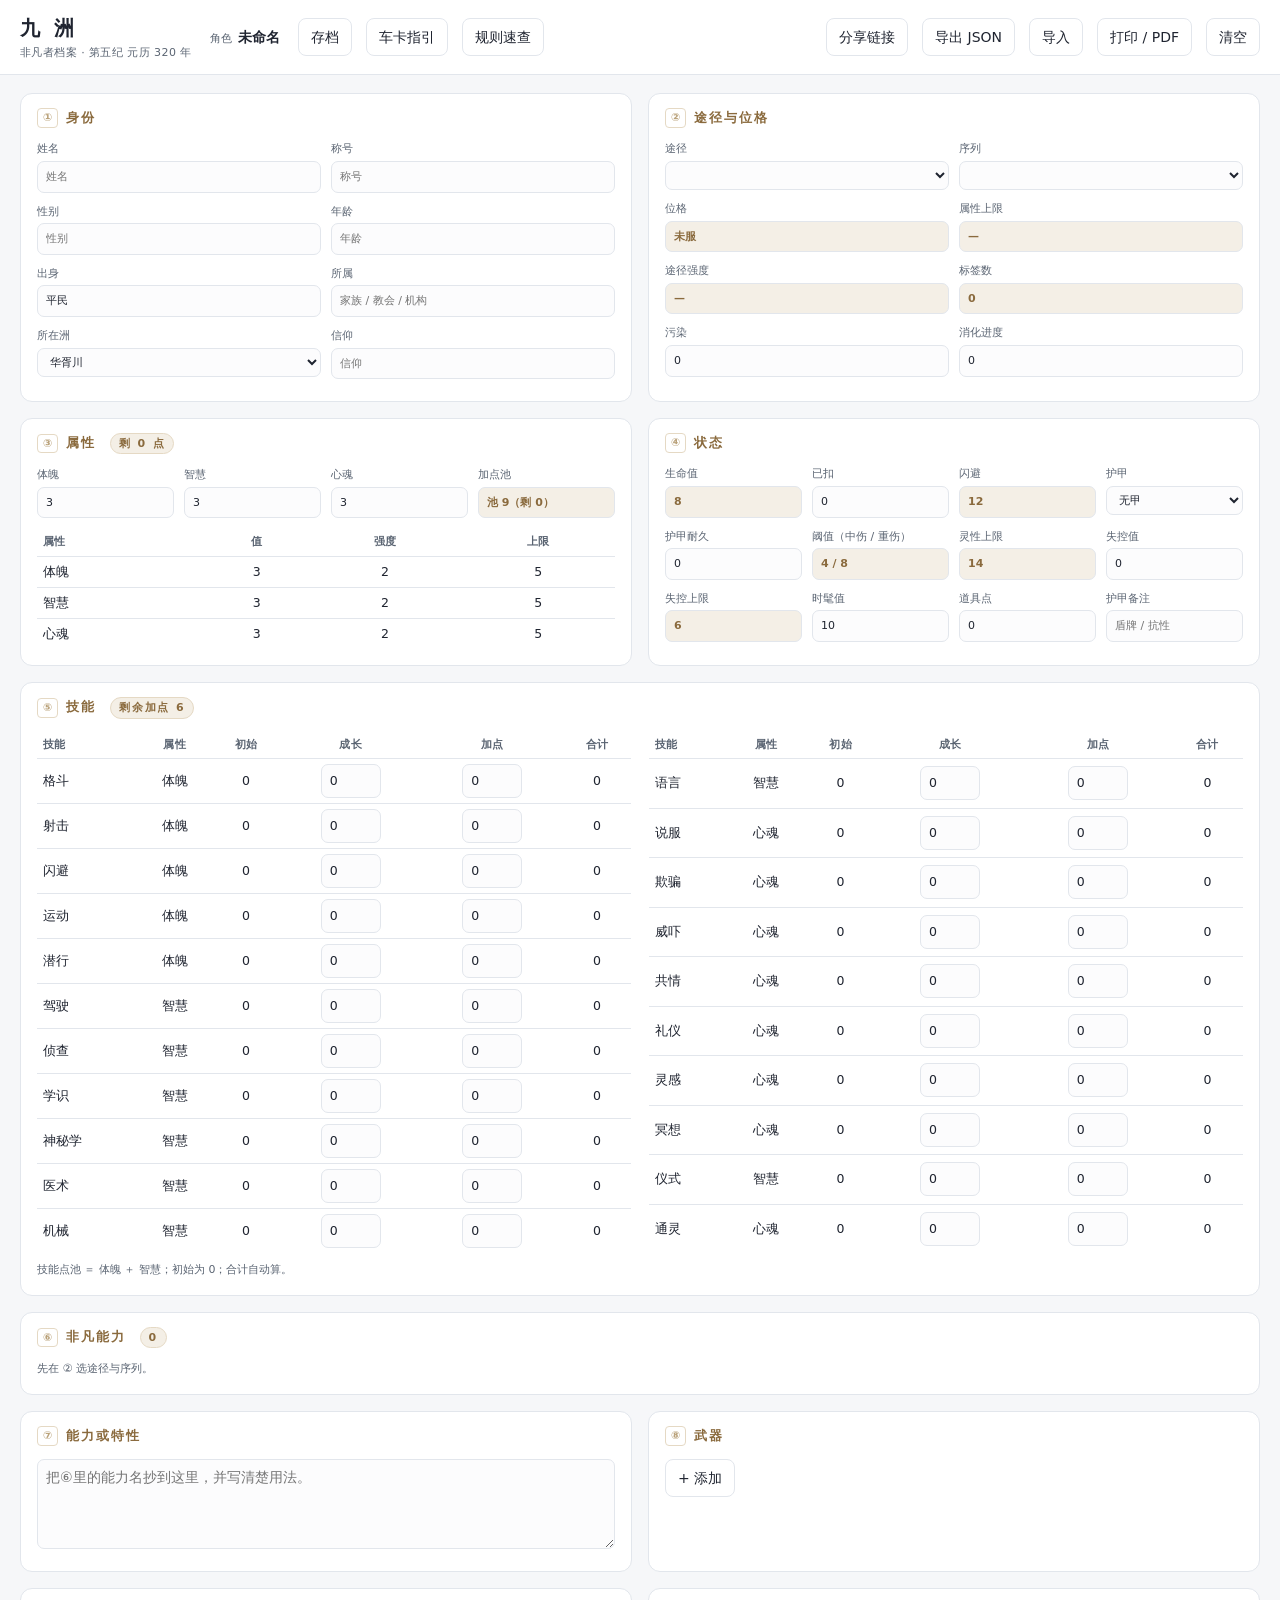
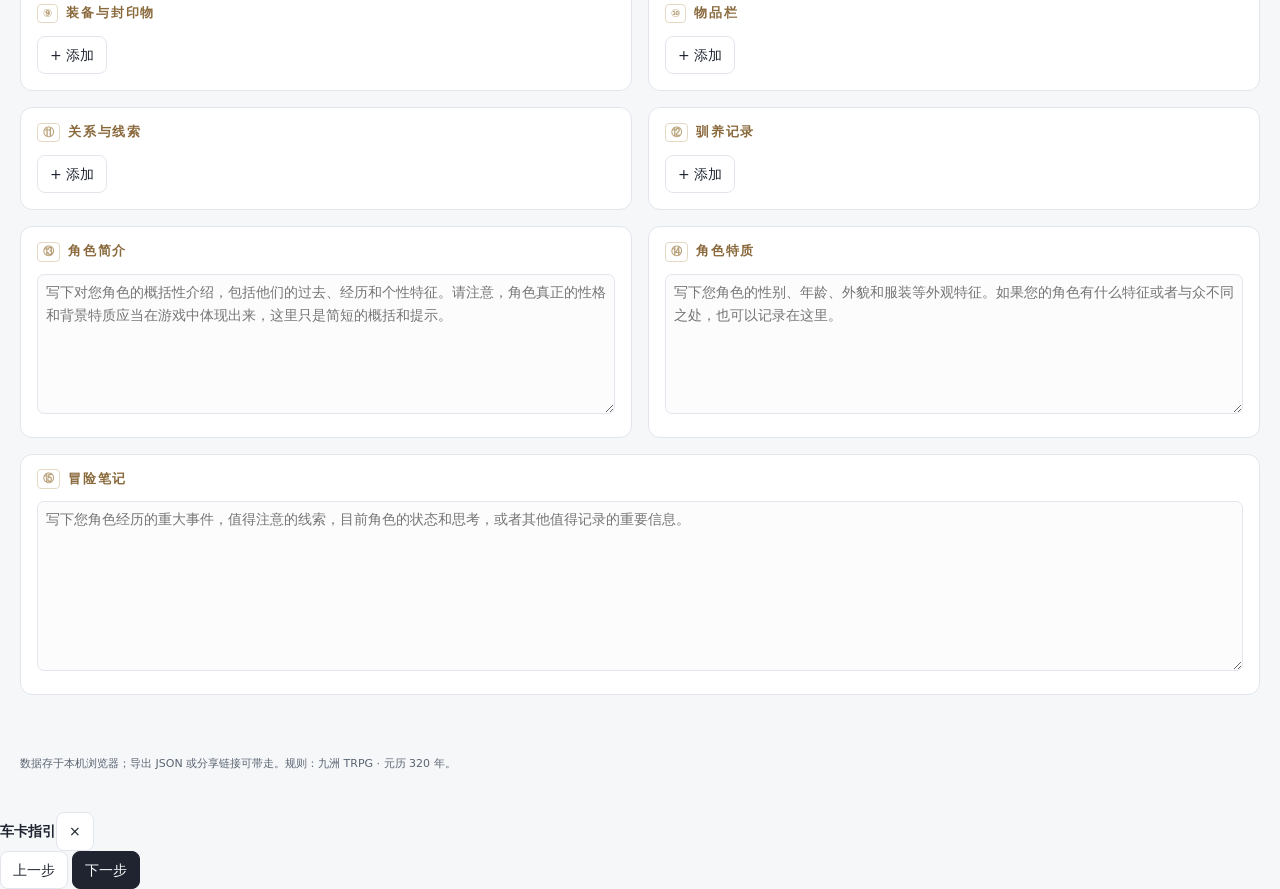
==== index.html @ 40136915 "guide wizard into sheet: index.html" ====
<!doctype html>
<html lang="zh-CN"><head>
<meta charset="utf-8"><meta name="viewport" content="width=device-width,initial-scale=1">
<title>九洲 · 非凡者档案</title>
<link rel="stylesheet" href="style.css?v=48">
</head><body>
<header><div class="bar">
  <div class="brand">九 洲<small>非凡者档案 · 第五纪 元历 320 年</small></div>
  <div class="who"><span class="who-label">角色</span><span id="curName">未命名</span></div>
  <button id="btnSlots">存档</button>
  <button id="btnGuide">车卡指引</button>
  <a class="btnlink" href="rules.html">规则速查</a>
  <div class="spacer"></div>
  <span id="saveState" class="hint"></span>
  <button id="btnShare">分享链接</button>
  <button id="btnExport">导出 JSON</button>
  <button id="btnImport">导入</button>
  <input id="fileInput" type="file" accept="application/json" hidden>
  <button id="btnPrint">打印 / PDF</button>
  <button id="btnReset">清空</button>
</div></header>

<main>
  <section>
    <h2><span class="no">①</span>身份</h2>
    <div class="row two">
      <label>姓名<input data-k="name" placeholder="姓名"></label>
      <label>称号<input data-k="title" placeholder="称号"></label>
      <label>性别<input data-k="gender" placeholder="性别"></label>
      <label>年龄<input data-k="age" placeholder="年龄"></label>
      <label>出身<input data-k="origin" id="originInput" list="originList" placeholder="可自定义，如「码头帮工」"><datalist id="originList"></datalist></label>
      <label>所属<input data-k="faction" placeholder="家族 / 教会 / 机构"></label>
      <label>所在洲<select data-k="continent" id="selContinent"></select></label>
      <label>信仰<input data-k="faith" placeholder="信仰"></label>
    </div>
    
  </section>

  <section>
    <h2><span class="no">②</span>途径与位格</h2>
    <div class="row two">
      <label>途径<select data-k="path" id="selPath"></select></label>
      <label>序列<select data-k="seq" id="selSeq"></select></label>
      <label>位格<input id="outTier" readonly></label>
      <label>属性上限<input id="outCap" readonly></label>
      <label>途径强度<input id="outPower" readonly></label>
      <label>标签数<input id="outTags" readonly></label>
      <label>污染<input data-k="pollution" type="number" placeholder="0"></label>
      <label>消化进度<input data-k="digest" type="number" min="0" max="100" placeholder="0 / 100" title="0 到 100，满 100 消化完毕"></label>
    </div>
    <p class="hint" id="seqName"></p>
  </section>

  <section>
    <h2><span class="no">③</span>属性<span class="pill" id="attrLeft">剩 9 点</span></h2>
    <div class="row">
      <label>体魄<input data-k="attr.body" type="number" min="1" max="5" value="3"></label>
      <label>智慧<input data-k="attr.wits" type="number" min="1" max="5" value="3"></label>
      <label>心魂<input data-k="attr.soul" type="number" min="1" max="5" value="3"></label>
      <label>加点池<input id="outPool" readonly></label>
    </div>
    <table style="margin-top:10px"><thead><tr><th class="l">属性</th><th>值</th><th>强度</th><th>上限</th></tr></thead>
    <tbody id="attrBody"></tbody></table>
  </section>

  <section>
    <h2><span class="no">④</span>状态</h2>
    <div class="row">
      <label>生命值<input id="outLife" readonly></label>
      <label>已扣<input data-k="lifeLost" type="number" min="0" value="0"></label>
      <label>闪避<input id="outEvasion" readonly></label>
      <label>护甲<select data-k="armor" id="selArmor"></select></label>
      <label>护甲耐久<input data-k="armorDur" type="number" min="0" value="0"></label>
      <label>阈值（中伤 / 重伤）<input id="outThresh" readonly></label>
      <label>灵性上限<input id="outSpirit" readonly></label>
      <label>失控值<input data-k="loss" type="number" value="0"></label>
      <label>失控上限<input id="outLossMax" readonly></label>
      <label>时髦值<input data-k="vogue" type="number" value="10"></label>
      <label>道具点<input data-k="props" type="number" value="0"></label>
      <label>护甲备注<input data-k="armorNote" placeholder="盾牌 / 抗性"></label>
    </div>
  </section>

  <section class="wide">
    <h2><span class="no">⑤</span>技能<span class="pill" id="skillLeft">剩余加点 0</span></h2>
    <div class="skillwrap">
      <table><thead><tr><th class="l">技能</th><th>属性</th><th>初始</th><th>成长</th><th>加点</th><th>合计</th></tr></thead><tbody id="skillBody"></tbody></table>
      <table><thead><tr><th class="l">技能</th><th>属性</th><th>初始</th><th>成长</th><th>加点</th><th>合计</th></tr></thead><tbody id="skillBody2"></tbody></table>
    </div>
    <p class="hint">技能点池 ＝ 体魄 ＋ 智慧；初始为 0；合计自动算。</p>
  </section>

  <section class="wide">
    <h2><span class="no">⑥</span>非凡能力<span class="pill" id="abilCount">0</span></h2>
    <div id="abilityList"><p class="hint">先在 ② 选途径与序列。</p></div>
  </section>

  <section>
    <h2><span class="no">⑦</span>能力或特性</h2>
    <textarea data-k="myAbilities" placeholder="把⑥里的能力名抄到这里，并写清楚用法。"></textarea>
  </section>

  <section>
    <h2><span class="no">⑧</span>武器</h2>
    <div id="weaponList"></div>
    <div class="tools"><button id="addWeapon">+ 添加</button></div>
  </section>

  <section>
    <h2><span class="no">⑨</span>装备与封印物</h2>
    <div id="equipList"></div>
    <div class="tools"><button id="addEquip">+ 添加</button></div>
  </section>

  <section>
    <h2><span class="no">⑩</span>物品栏</h2>
    <div id="invList"></div>
    <div class="tools"><button id="addInv">+ 添加</button></div>
  </section>

  <section>
    <h2><span class="no">⑪</span>关系与线索</h2>
    <div id="relList"></div>
    <div class="tools"><button id="addRel">+ 添加</button></div>
  </section>

  <section>
    <h2><span class="no">⑫</span>驯养记录</h2>
    <div id="beastList"></div>
    <div class="tools"><button id="addBeast">+ 添加</button></div>
  </section>

  <section>
    <h2><span class="no">⑬</span>角色简介</h2>
    <textarea data-k="profile.desc" style="min-height:140px" placeholder="写下对您角色的概括性介绍，包括他们的过去、经历和个性特征。请注意，角色真正的性格和背景特质应当在游戏中体现出来，这里只是简短的概括和提示。"></textarea>
  </section>

  <section>
    <h2><span class="no">⑭</span>角色特质</h2>
    <textarea data-k="profile.traits" style="min-height:140px" placeholder="写下您角色的性别、年龄、外貌和服装等外观特征。如果您的角色有什么特征或者与众不同之处，也可以记录在这里。"></textarea>
  </section>

  <section class="wide">
    <h2><span class="no">⑮</span>冒险笔记</h2>
    <textarea data-k="profile.notes" style="min-height:170px" placeholder="写下您角色经历的重大事件，值得注意的线索，目前角色的状态和思考，或者其他值得记录的重要信息。"></textarea>
  </section>
</main>
<footer>数据存于本机浏览器；导出 JSON 或分享链接可带走。规则：九洲 TRPG · 元历 320 年。</footer>
<div id="wizard">
  <div id="wzHead"><span class="dot"></span><b>车卡指引</b><button id="wzClose" title="关闭">×</button></div>
  <div id="wzBody"></div>
  <div id="wzFoot">
    <span id="wzProg"></span>
    <button id="wzPrev">上一步</button>
    <button id="wzNext" class="primary">下一步</button>
  </div>
</div>
<div class="toast" id="toast"></div>
<div id="slotModal" class="modal" hidden>
  <div class="modal-box">
    <div class="modal-head"><span>存档</span><button id="slotClose">×</button></div>
    <div id="slotList" class="slot-list"></div>
    <div class="modal-foot">
      <button id="btnNew">新建</button>
      <button id="btnDup">复制当前</button>
      <button id="btnRen">重命名</button>
      <button id="btnDel">删除当前</button>
    </div>
  </div>
</div>
<datalist id="raceList"></datalist>
<script src="data.js?v=48"></script>
<script src="app.js?v=48"></script>
</body></html>
---- style.css ----
*{box-sizing:border-box}
:root{--ink:#1f2430;--sub:#5a6472;--line:#e2e6ec;--bg:#f6f7f9;--card:#fff;--accent:#8a6a3d;--accent-soft:#f4efe6;--danger:#b4453c}
html,body{margin:0;background:var(--bg);color:var(--ink);font-family:"Microsoft YaHei","PingFang SC",system-ui,sans-serif;font-size:14px;line-height:1.6}
header{position:sticky;top:0;z-index:20;background:rgba(255,255,255,.92);backdrop-filter:blur(8px);border-bottom:1px solid var(--line)}
.bar{max-width:1280px;margin:0 auto;padding:12px 20px;display:flex;align-items:center;gap:14px;flex-wrap:wrap}
.brand{font-size:20px;font-weight:700;letter-spacing:.18em}
.brand small{display:block;font-size:11px;font-weight:400;color:var(--sub);letter-spacing:.04em}
.spacer{flex:1}
button{font:inherit;border:1px solid var(--line);background:#fff;color:var(--ink);border-radius:8px;padding:7px 12px;cursor:pointer}
button:hover{border-color:#c9b18a;background:var(--accent-soft)}
button.primary{background:var(--ink);color:#fff;border-color:var(--ink)}
button.primary:hover{background:#000}
main{max-width:1280px;margin:18px auto 60px;padding:0 20px;display:grid;grid-template-columns:repeat(12,1fr);gap:16px}
section{background:var(--card);border:1px solid var(--line);border-radius:12px;padding:14px 16px 16px;grid-column:span 6}
section.wide{grid-column:span 12}
@media(max-width:900px){section{grid-column:span 12}}
h2{font-size:13px;letter-spacing:.14em;color:var(--accent);margin:0 0 12px;font-weight:700;display:flex;align-items:center;gap:8px}
h2 .no{font-size:11px;color:#b9a179;border:1px solid #e5d9c4;border-radius:4px;padding:0 5px;letter-spacing:0}
.row{display:grid;grid-template-columns:repeat(4,1fr);gap:10px}
.row.three{grid-template-columns:repeat(3,1fr)}
.row.two{grid-template-columns:repeat(2,1fr)}
@media(max-width:640px){.row,.row.three,.row.two{grid-template-columns:repeat(2,1fr)}}
label{display:flex;flex-direction:column;gap:3px;font-size:11px;color:var(--sub)}
input,select,textarea{font:inherit;color:var(--ink);border:1px solid var(--line);border-radius:7px;padding:6px 8px;background:#fcfcfd;width:100%}
input:focus,select:focus,textarea:focus{outline:2px solid #e8dcc6;border-color:#c9b18a;background:#fff}
input[readonly]{background:var(--accent-soft);color:var(--accent);font-weight:600}
textarea{resize:vertical;min-height:90px}
.hint{font-size:11px;color:var(--sub);margin:8px 0 0}
.ok{color:#3f7d4e}.bad{color:var(--danger)}
table{width:100%;border-collapse:collapse;font-size:12.5px}
th,td{border-bottom:1px solid var(--line);padding:5px 6px;text-align:center}
th{font-weight:600;color:var(--sub);font-size:11px;letter-spacing:.03em}
td.l,th.l{text-align:left}
tr:last-child td{border-bottom:none}
.pill{display:inline-block;font-size:11px;border:1px solid #e5d9c4;background:var(--accent-soft);color:var(--accent);border-radius:999px;padding:1px 8px;margin-left:6px}
.abil{border:1px solid var(--line);border-radius:10px;padding:10px 12px;margin:0 0 10px;background:#fcfcfd}
.abil h3{margin:0 0 4px;font-size:13px}
.abil .meta{font-size:11px;color:var(--sub);margin-bottom:6px}
.abil p{margin:4px 0;white-space:pre-wrap;font-size:12.5px}
.abil .mat{font-size:11.5px;color:var(--accent);background:var(--accent-soft);border-radius:6px;padding:6px 8px;margin-top:6px}
.tools{display:flex;gap:8px;flex-wrap:wrap;margin-top:10px}
.entry{display:grid;grid-template-columns:1.2fr .8fr .8fr 1.6fr auto;gap:6px;margin-bottom:6px}
.entry.rel{grid-template-columns:1fr .8fr .8fr 1.4fr auto}
.entry button{padding:4px 8px;font-size:12px}
footer{max-width:1280px;margin:0 auto 40px;padding:0 20px;color:var(--sub);font-size:11px}
.toast{position:fixed;left:50%;bottom:26px;transform:translateX(-50%);background:#1f2430;color:#fff;padding:8px 16px;border-radius:999px;font-size:12px;opacity:0;pointer-events:none;transition:.25s}
.toast.show{opacity:1}
@media print{header,.tools,footer{display:none}main{max-width:none;margin:0;padding:0;gap:8px}section{break-inside:avoid;box-shadow:none}body{background:#fff}}

.skillwrap{display:grid;grid-template-columns:1fr 1fr;gap:18px}
@media(max-width:780px){.skillwrap{grid-template-columns:1fr}}

.ancgrid{display:grid;grid-template-columns:1fr 1fr;gap:10px;margin-top:12px}
.ancard{border:1px solid var(--line);border-radius:10px;padding:8px 10px;background:#fcfcfd}
.ancname{font-weight:700;font-size:12px;color:var(--accent);margin-bottom:4px}
.trait{font-size:11.5px;color:var(--sub);line-height:1.5}
.mixlab{flex-direction:row!important;align-items:center;gap:6px}

.slots{display:flex;gap:6px;align-items:center}
.slots select{min-width:170px;max-width:240px}

.who{display:flex;align-items:baseline;gap:6px;padding:0 4px}
.who-label{font-size:11px;color:var(--sub)}
#curName{font-weight:700;font-size:14px}
.modal{position:fixed;inset:0;background:rgba(20,24,30,.42);display:flex;align-items:center;justify-content:center;z-index:50}
.modal[hidden]{display:none}
.modal-box{background:#fff;border-radius:14px;width:min(560px,92vw);max-height:80vh;display:flex;flex-direction:column;box-shadow:0 20px 60px rgba(0,0,0,.25)}
.modal-head{display:flex;justify-content:space-between;align-items:center;padding:14px 18px;border-bottom:1px solid var(--line);font-weight:700}
.modal-head button{border:none;background:none;font-size:20px;line-height:1;padding:0 4px}
.slot-list{overflow:auto;padding:8px 10px}
.slot{display:flex;justify-content:space-between;gap:10px;align-items:center;padding:10px 12px;border:1px solid var(--line);border-radius:10px;margin:6px 0;cursor:pointer;background:#fcfcfd}
.slot:hover{border-color:#c9b18a;background:var(--accent-soft)}
.slot.active{border-color:var(--accent);box-shadow:inset 3px 0 0 var(--accent)}
.slot .nm{font-weight:600}
.slot .mt{font-size:11px;color:var(--sub)}
.modal-foot{display:flex;gap:8px;flex-wrap:wrap;padding:12px 18px;border-top:1px solid var(--line)}

.btnlink{font:inherit;border:1px solid var(--line);background:#fff;color:var(--ink);border-radius:8px;padding:7px 12px;text-decoration:none}
.btnlink:hover{border-color:#c9b18a;background:var(--accent-soft)}
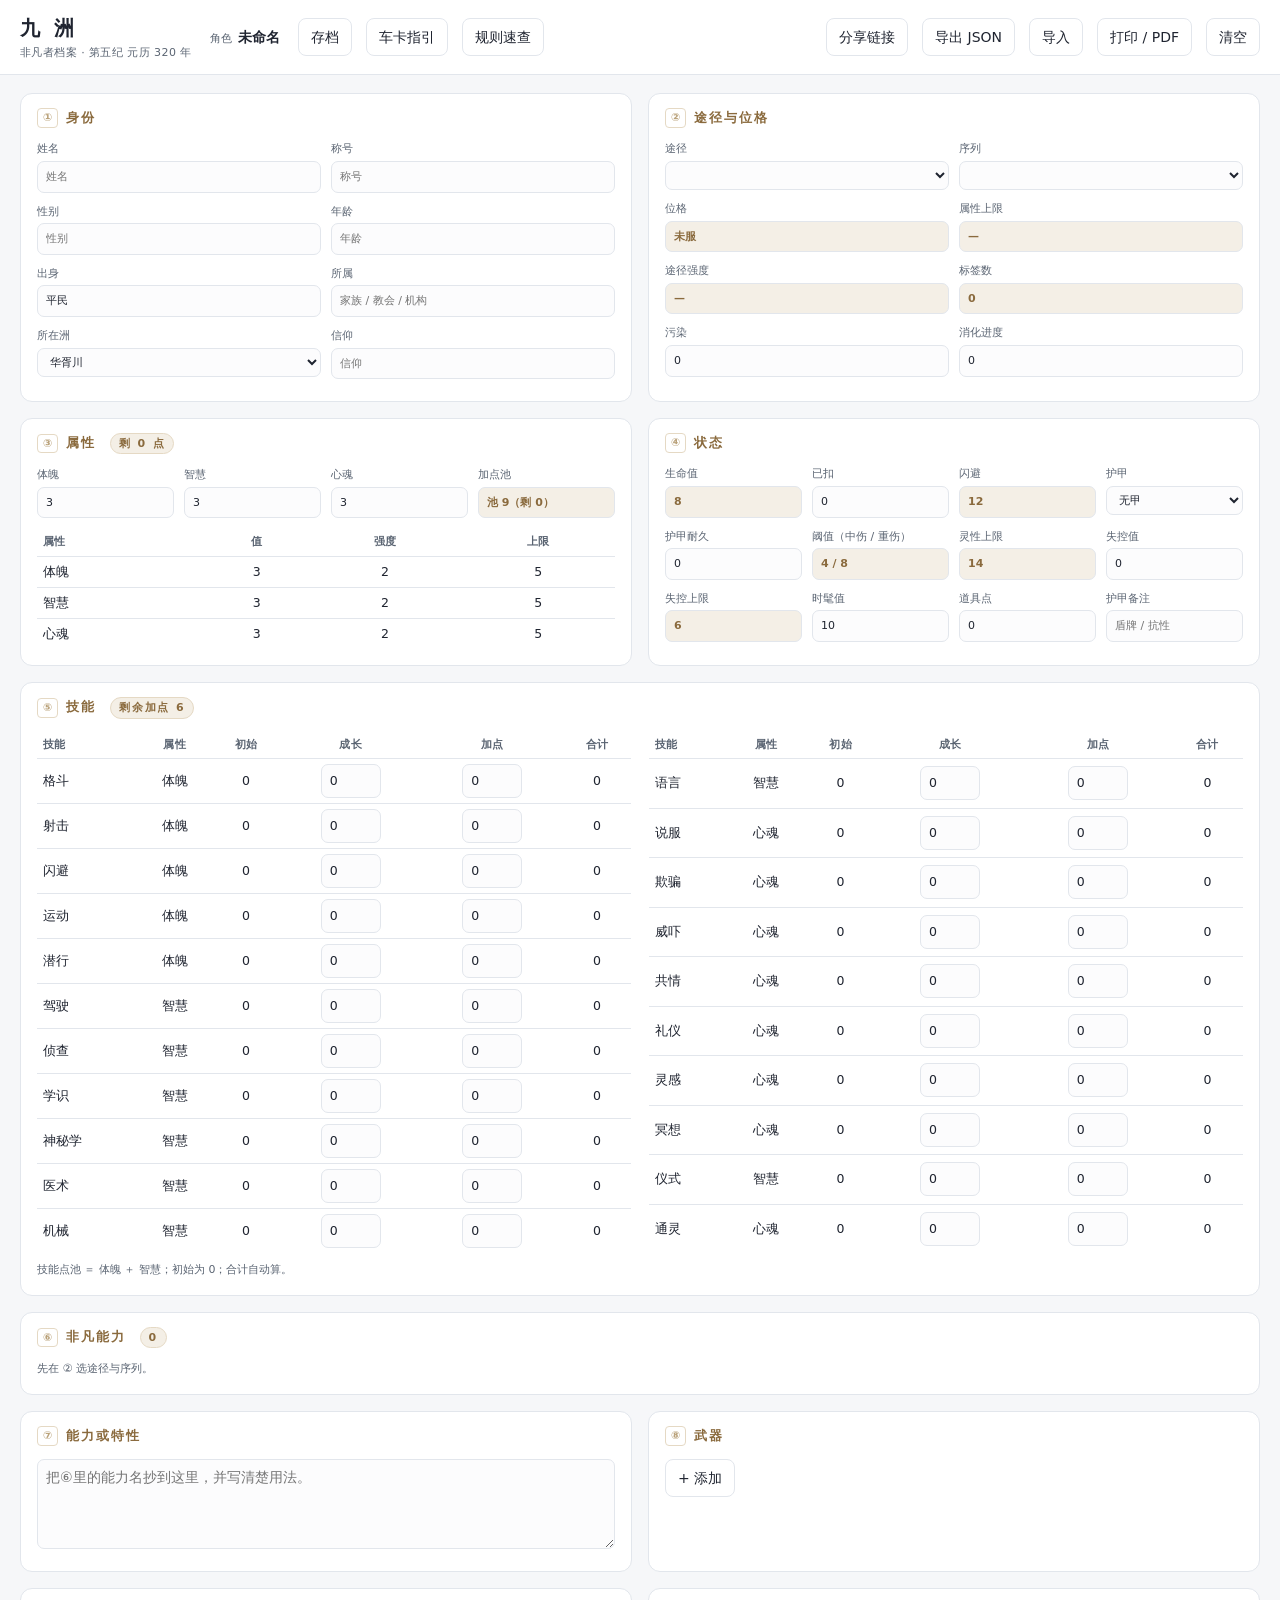
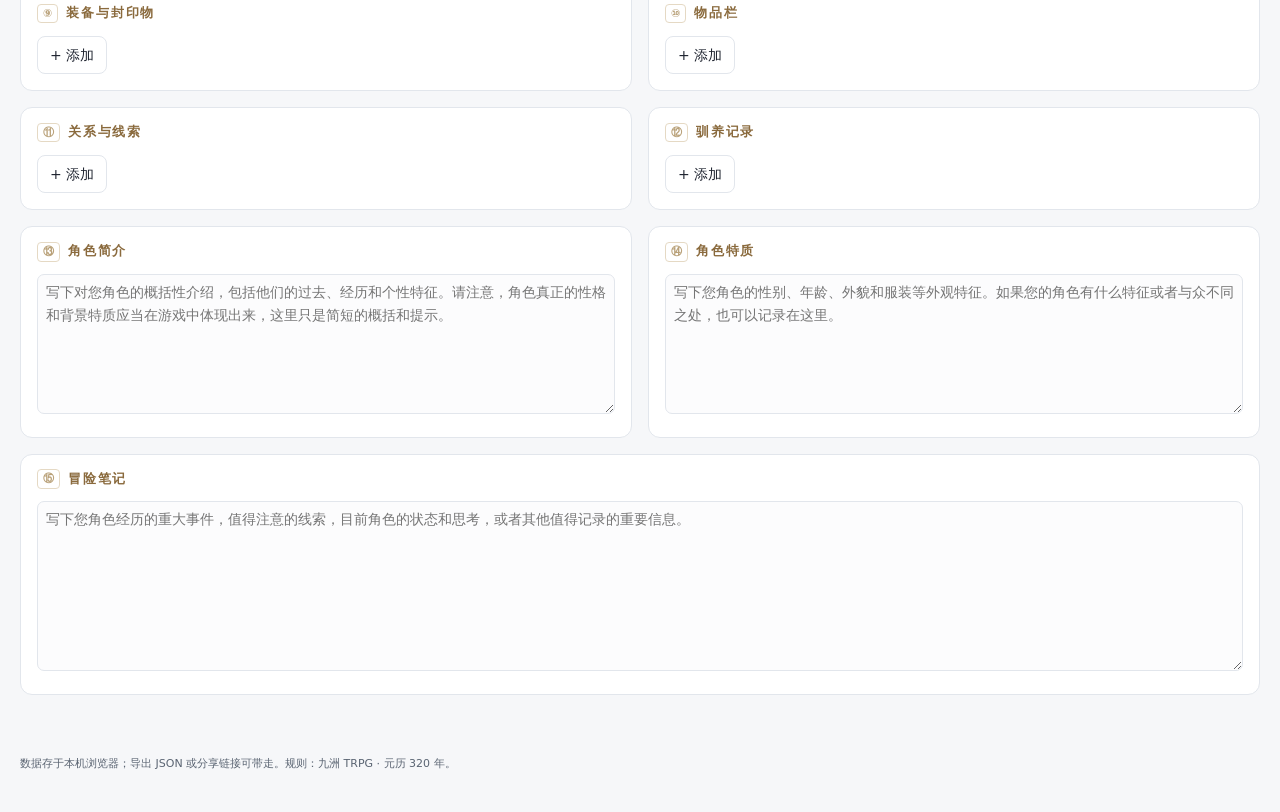
==== commit d059ffeb: "bump script cache v49" ====
--- a/index.html
+++ b/index.html
@@ -2,7 +2,7 @@
 <html lang="zh-CN"><head>
 <meta charset="utf-8"><meta name="viewport" content="width=device-width,initial-scale=1">
 <title>九洲 · 非凡者档案</title>
-<link rel="stylesheet" href="style.css?v=48">
+<link rel="stylesheet" href="style.css?v=49">
 </head><body>
 <header><div class="bar">
   <div class="brand">九 洲<small>非凡者档案 · 第五纪 元历 320 年</small></div>
@@ -169,6 +169,6 @@
   </div>
 </div>
 <datalist id="raceList"></datalist>
-<script src="data.js?v=48"></script>
-<script src="app.js?v=48"></script>
+<script src="data.js?v=49"></script>
+<script src="app.js?v=49"></script>
 </body></html>
--- a/style.css
+++ b/style.css
@@ -77,3 +77,23 @@
 
 .btnlink{font:inherit;border:1px solid var(--line);background:#fff;color:var(--ink);border-radius:8px;padding:7px 12px;text-decoration:none}
 .btnlink:hover{border-color:#c9b18a;background:var(--accent-soft)}
+
+#wizard{position:fixed;width:420px;max-width:92vw;background:#fff;border:1px solid var(--line);border-radius:14px;box-shadow:0 24px 70px rgba(20,24,30,.28);z-index:60;display:none;overflow:hidden}
+#wizard.on{display:block}
+#wzHead{display:flex;align-items:center;gap:8px;padding:10px 12px;background:var(--accent-soft);border-bottom:1px solid var(--line);cursor:move;user-select:none;touch-action:none}
+#wzHead .dot{width:8px;height:8px;border-radius:50%;background:#c9b18a}
+#wzHead b{font-size:13px;color:#5c4a32;flex:1}
+#wzHead button{border:none;background:none;font-size:18px;line-height:1;cursor:pointer;color:#5c4a32}
+#wzBody{padding:16px 18px 8px;max-height:60vh;overflow:auto}
+#wzBody h3{margin:0 0 4px;font-size:16px;color:var(--accent)}
+#wzBody .why{font-size:12px;color:var(--sub);margin:0 0 10px}
+#wzBody p,#wzBody li{font-size:13.5px;line-height:1.65}
+#wzBody ul{margin:6px 0 6px 18px;padding:0}
+#wzBody .ex{background:var(--accent-soft);border-radius:8px;padding:8px 10px;font-size:12.5px;color:#5c4a32;margin-top:10px}
+#wzBody .check{list-style:none;margin:0;padding:0}
+#wzBody .check li{display:flex;gap:8px;align-items:flex-start;padding:5px 0;border-bottom:1px dashed var(--line)}
+#wzFoot{display:flex;align-items:center;gap:8px;padding:10px 14px;border-top:1px solid var(--line);background:#fcfcfd}
+#wzProg{font-size:11px;color:var(--sub);flex:1}
+#wzFoot button{font:inherit;padding:6px 12px;border-radius:8px;border:1px solid var(--line);background:#fff;cursor:pointer}
+#wzFoot button.primary{background:var(--ink);color:#fff;border-color:var(--ink)}
+#wzFoot button:disabled{opacity:.4;cursor:default}
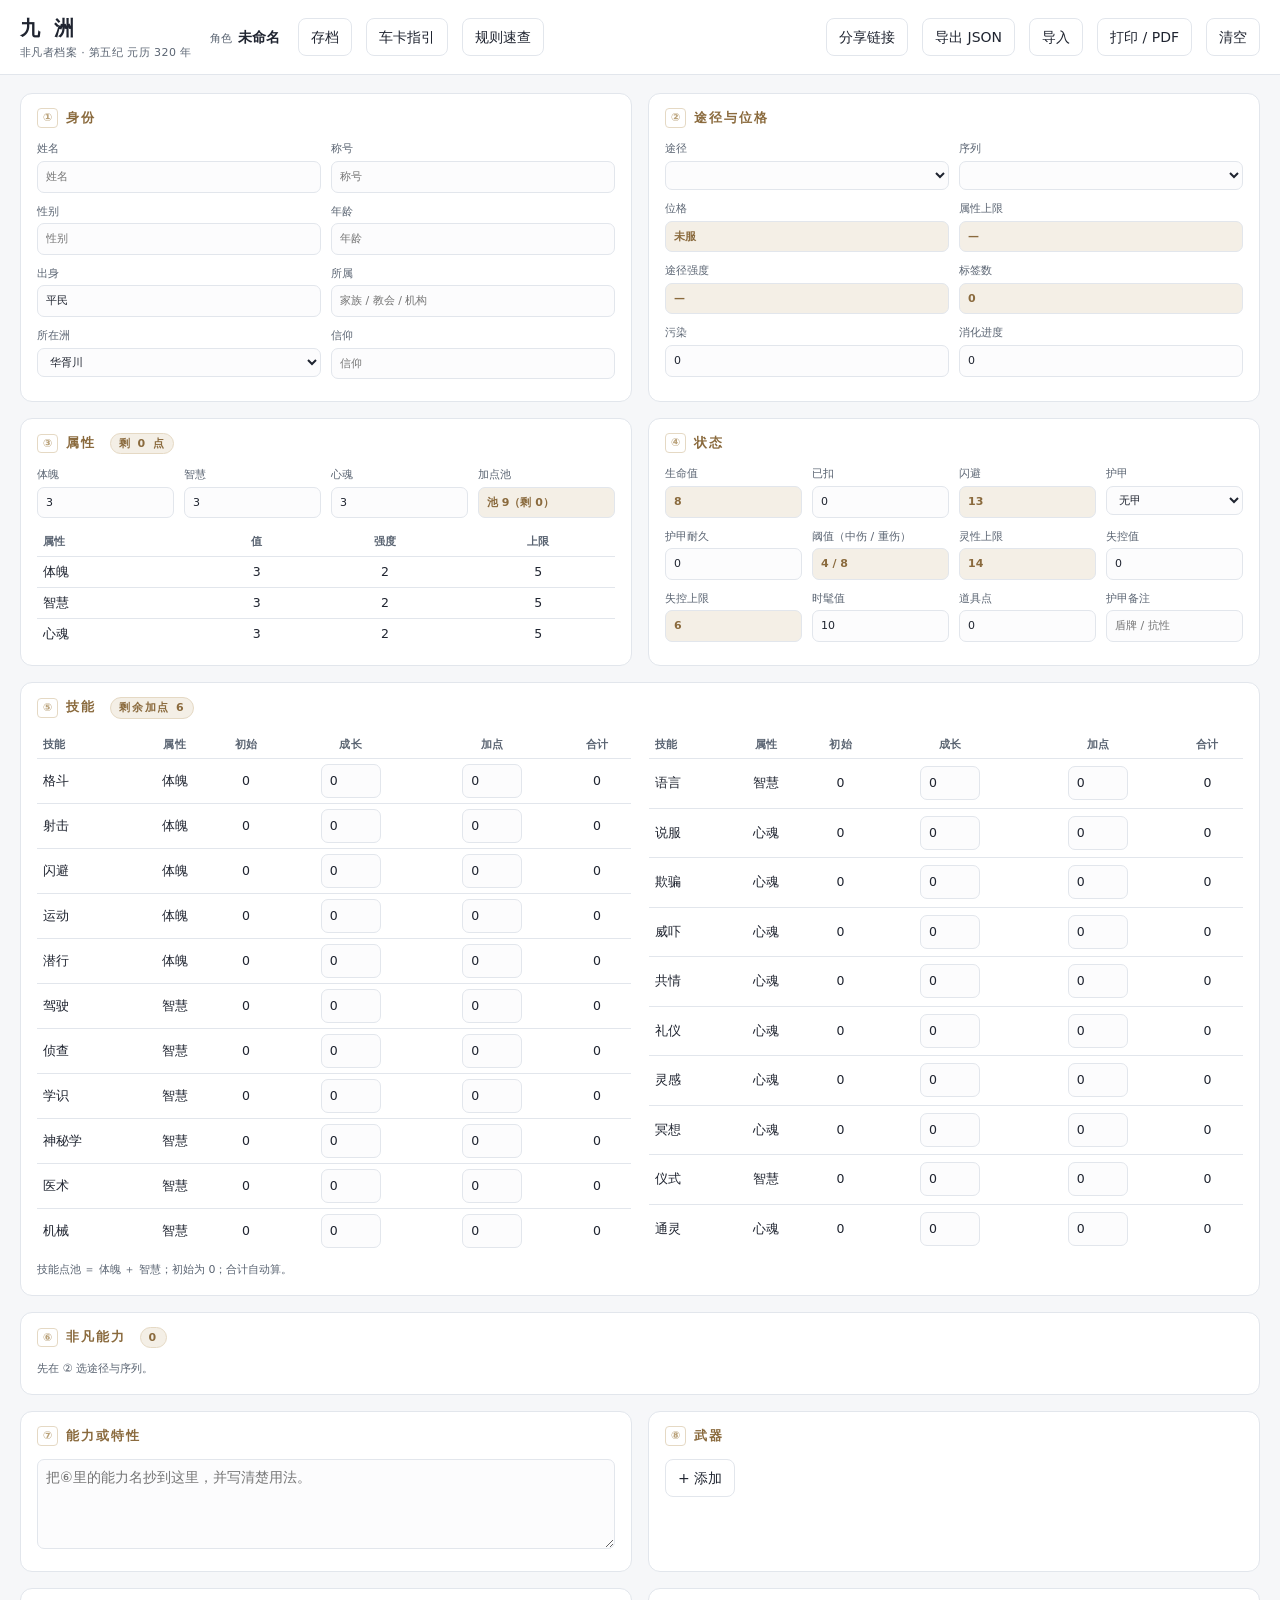
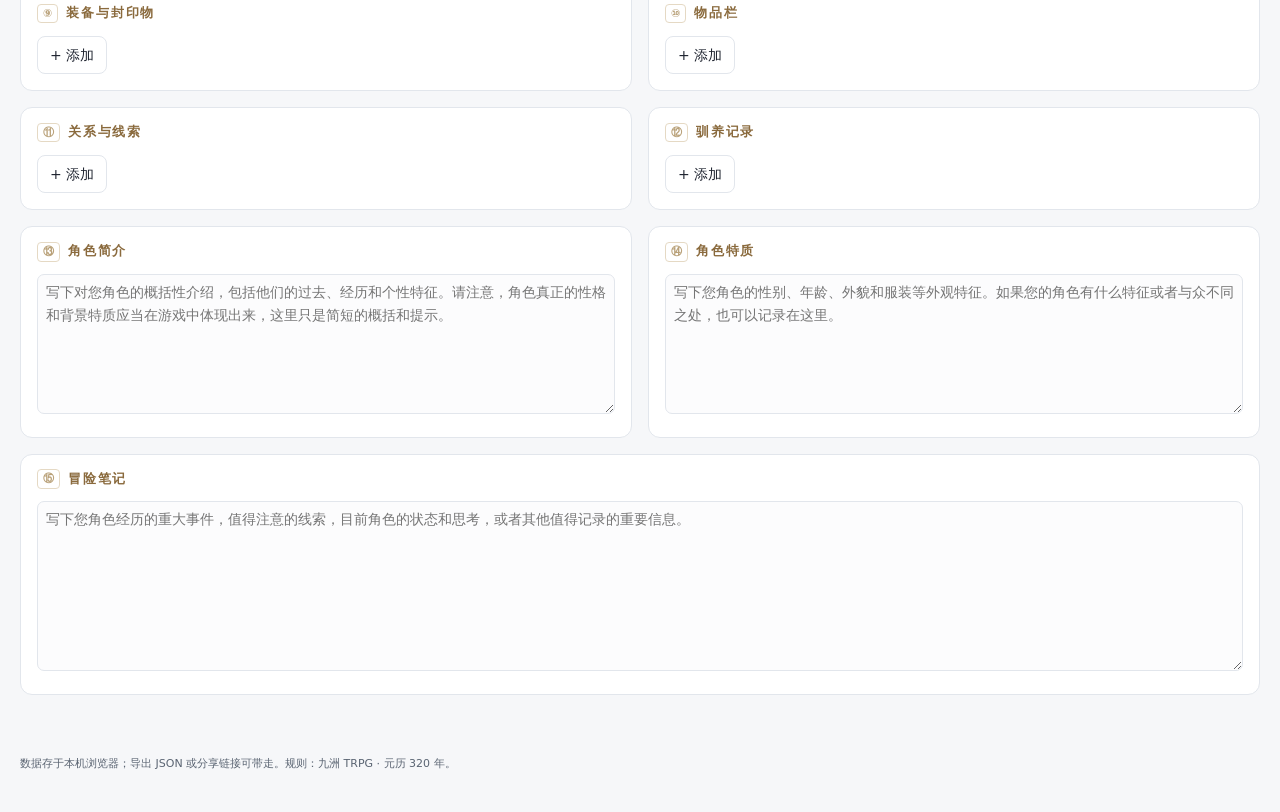
==== commit f0003cd2: "fix rel/beast selectors" ====
--- a/index.html
+++ b/index.html
@@ -2,7 +2,7 @@
 <html lang="zh-CN"><head>
 <meta charset="utf-8"><meta name="viewport" content="width=device-width,initial-scale=1">
 <title>九洲 · 非凡者档案</title>
-<link rel="stylesheet" href="style.css?v=49">
+<link rel="stylesheet" href="style.css?v=52">
 </head><body>
 <header><div class="bar">
   <div class="brand">九 洲<small>非凡者档案 · 第五纪 元历 320 年</small></div>
@@ -169,6 +169,6 @@
   </div>
 </div>
 <datalist id="raceList"></datalist>
-<script src="data.js?v=49"></script>
-<script src="app.js?v=49"></script>
+<script src="data.js?v=52"></script>
+<script src="app.js?v=52"></script>
 </body></html>
--- a/style.css
+++ b/style.css
@@ -40,7 +40,7 @@
 .abil .mat{font-size:11.5px;color:var(--accent);background:var(--accent-soft);border-radius:6px;padding:6px 8px;margin-top:6px}
 .tools{display:flex;gap:8px;flex-wrap:wrap;margin-top:10px}
 .entry{display:grid;grid-template-columns:1.2fr .8fr .8fr 1.6fr auto;gap:6px;margin-bottom:6px}
-.entry.rel{grid-template-columns:1fr .8fr .8fr 1.4fr auto}
+.entry.rel{grid-template-columns:1fr .8fr 1.4fr auto}
 .entry button{padding:4px 8px;font-size:12px}
 footer{max-width:1280px;margin:0 auto 40px;padding:0 20px;color:var(--sub);font-size:11px}
 .toast{position:fixed;left:50%;bottom:26px;transform:translateX(-50%);background:#1f2430;color:#fff;padding:8px 16px;border-radius:999px;font-size:12px;opacity:0;pointer-events:none;transition:.25s}
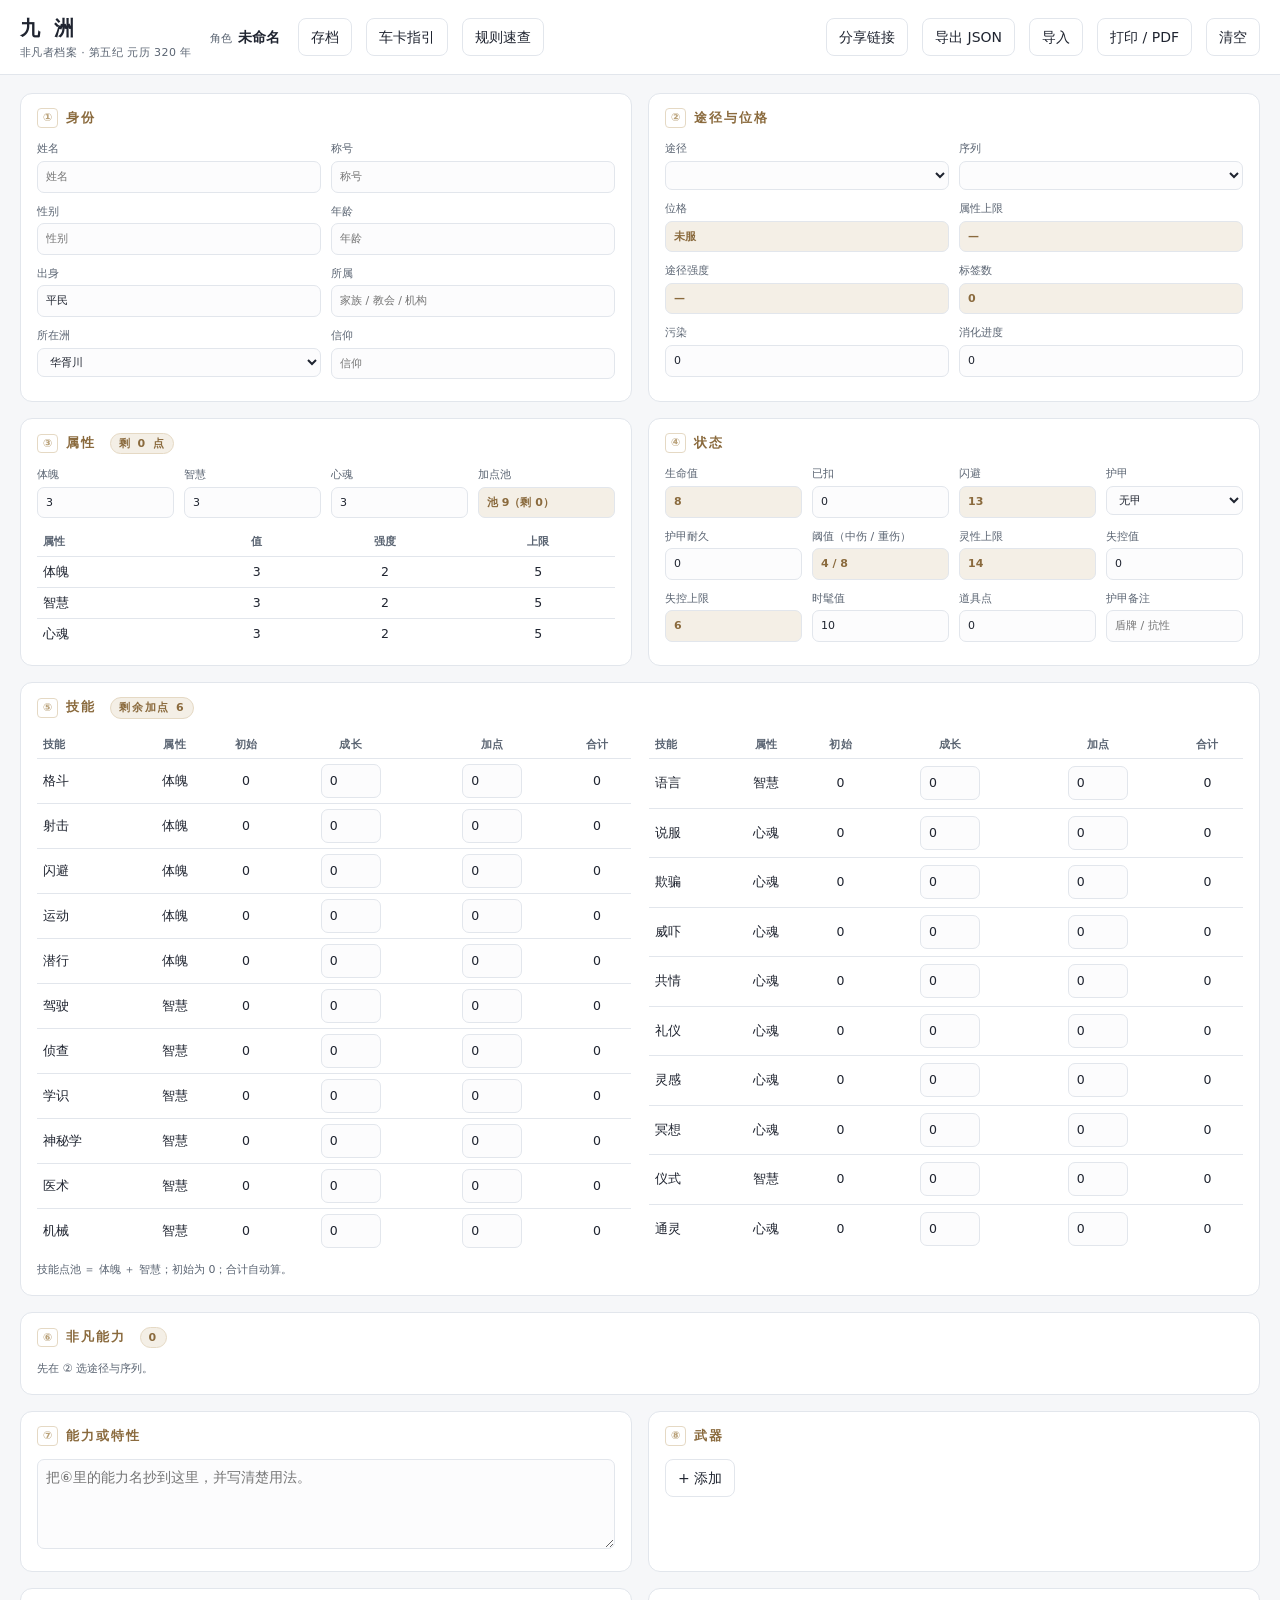
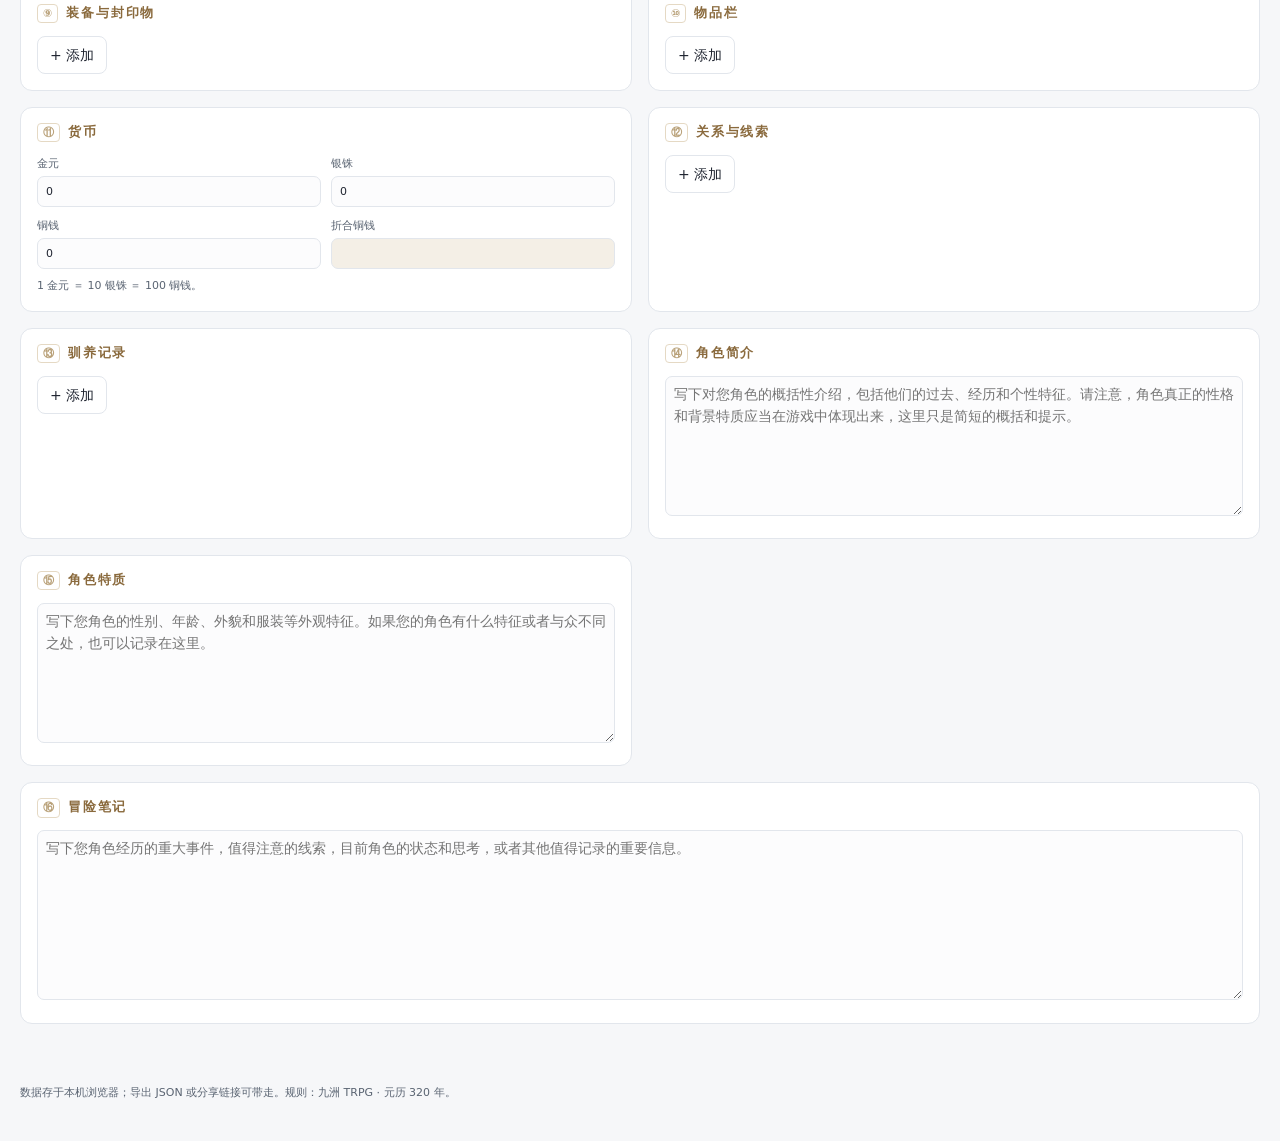
==== commit 9f2e16ee: "add currency" ====
--- a/index.html
+++ b/index.html
@@ -2,7 +2,7 @@
 <html lang="zh-CN"><head>
 <meta charset="utf-8"><meta name="viewport" content="width=device-width,initial-scale=1">
 <title>九洲 · 非凡者档案</title>
-<link rel="stylesheet" href="style.css?v=52">
+<link rel="stylesheet" href="style.css?v=53">
 </head><body>
 <header><div class="bar">
   <div class="brand">九 洲<small>非凡者档案 · 第五纪 元历 320 年</small></div>
@@ -119,29 +119,40 @@
   </section>
 
   <section>
-    <h2><span class="no">⑪</span>关系与线索</h2>
+    <h2><span class="no">⑪</span>货币</h2>
+    <div class="row two">
+      <label>金元<input data-k="money.gold" type="number" min="0" value="0"></label>
+      <label>银铢<input data-k="money.silver" type="number" min="0" value="0"></label>
+      <label>铜钱<input data-k="money.copper" type="number" min="0" value="0"></label>
+      <label>折合铜钱<input id="outMoney" readonly></label>
+    </div>
+    <p class="hint">1 金元 ＝ 10 银铢 ＝ 100 铜钱。</p>
+  </section>
+
+  <section>
+    <h2><span class="no">⑫</span>关系与线索</h2>
     <div id="relList"></div>
     <div class="tools"><button id="addRel">+ 添加</button></div>
   </section>
 
   <section>
-    <h2><span class="no">⑫</span>驯养记录</h2>
+    <h2><span class="no">⑬</span>驯养记录</h2>
     <div id="beastList"></div>
     <div class="tools"><button id="addBeast">+ 添加</button></div>
   </section>
 
   <section>
-    <h2><span class="no">⑬</span>角色简介</h2>
+    <h2><span class="no">⑭</span>角色简介</h2>
     <textarea data-k="profile.desc" style="min-height:140px" placeholder="写下对您角色的概括性介绍，包括他们的过去、经历和个性特征。请注意，角色真正的性格和背景特质应当在游戏中体现出来，这里只是简短的概括和提示。"></textarea>
   </section>
 
   <section>
-    <h2><span class="no">⑭</span>角色特质</h2>
+    <h2><span class="no">⑮</span>角色特质</h2>
     <textarea data-k="profile.traits" style="min-height:140px" placeholder="写下您角色的性别、年龄、外貌和服装等外观特征。如果您的角色有什么特征或者与众不同之处，也可以记录在这里。"></textarea>
   </section>
 
   <section class="wide">
-    <h2><span class="no">⑮</span>冒险笔记</h2>
+    <h2><span class="no">⑯</span>冒险笔记</h2>
     <textarea data-k="profile.notes" style="min-height:170px" placeholder="写下您角色经历的重大事件，值得注意的线索，目前角色的状态和思考，或者其他值得记录的重要信息。"></textarea>
   </section>
 </main>
@@ -169,6 +180,6 @@
   </div>
 </div>
 <datalist id="raceList"></datalist>
-<script src="data.js?v=52"></script>
-<script src="app.js?v=52"></script>
+<script src="data.js?v=53"></script>
+<script src="app.js?v=53"></script>
 </body></html>
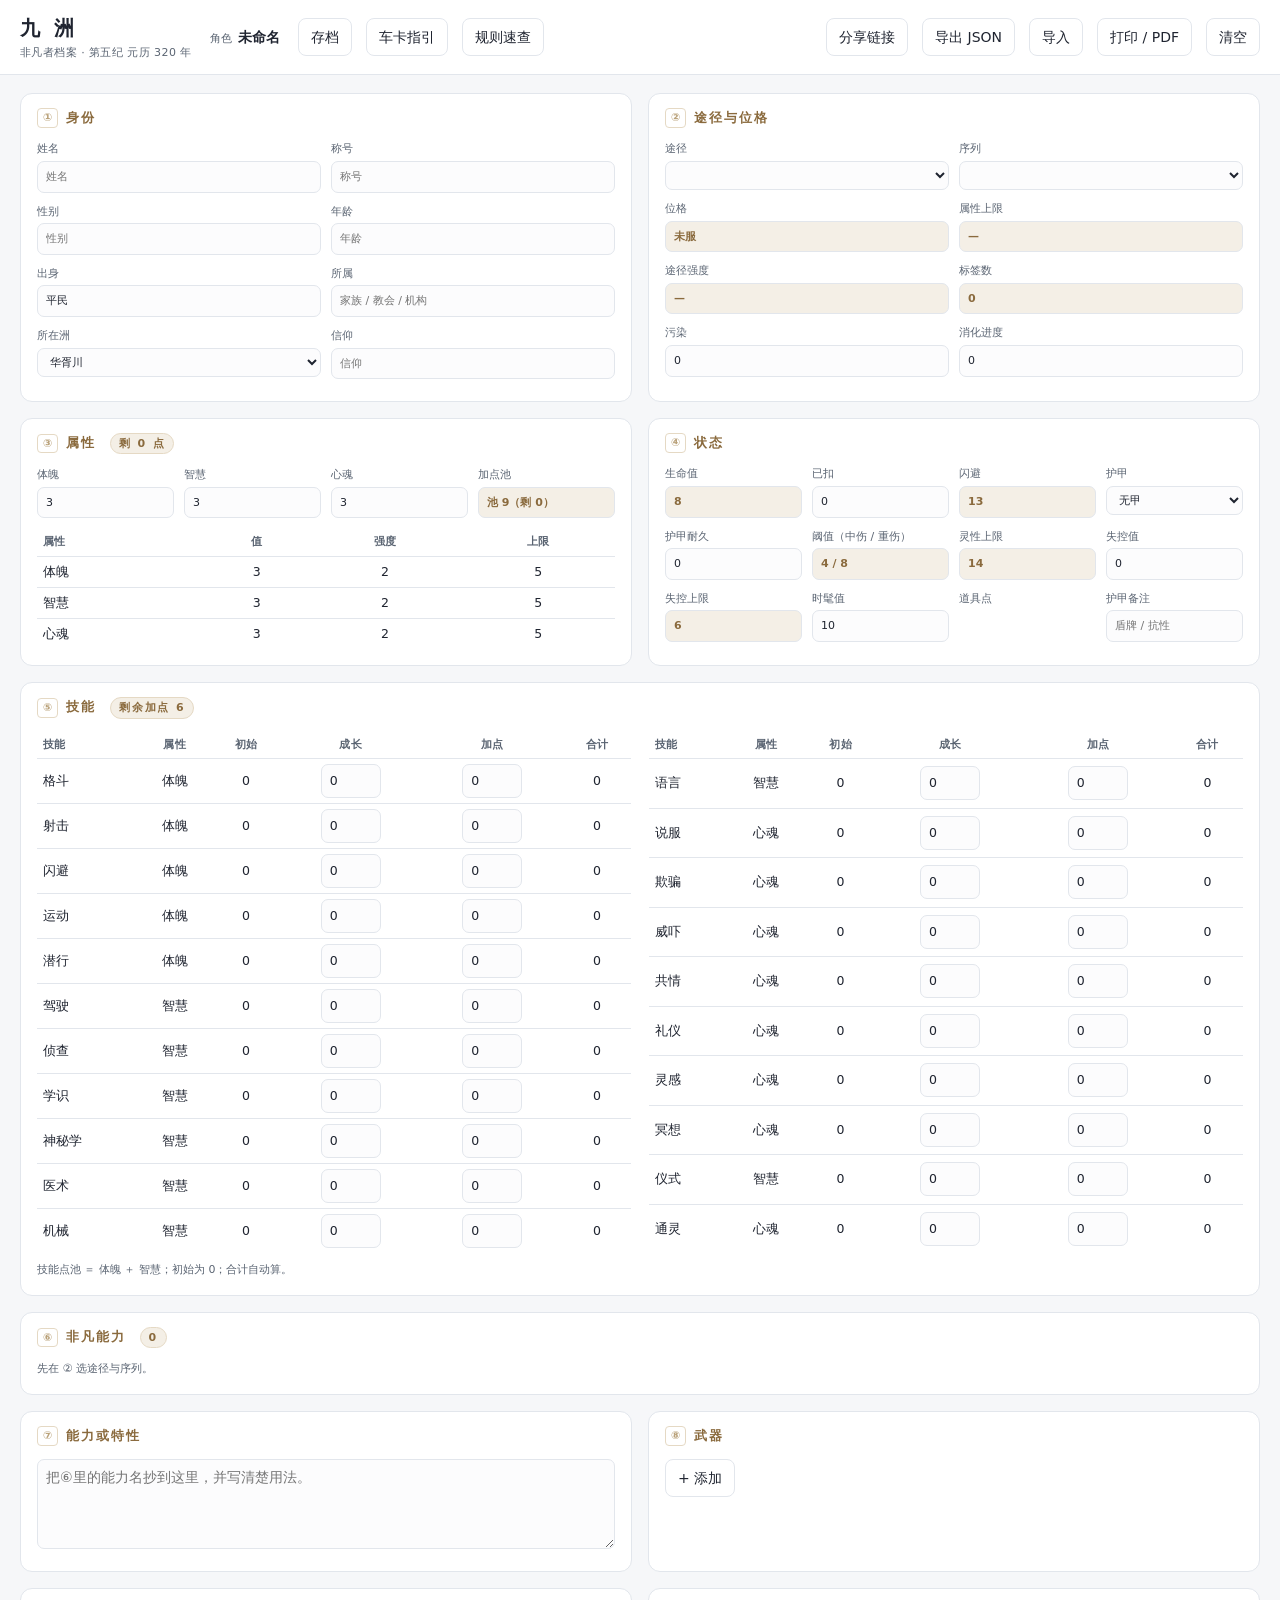
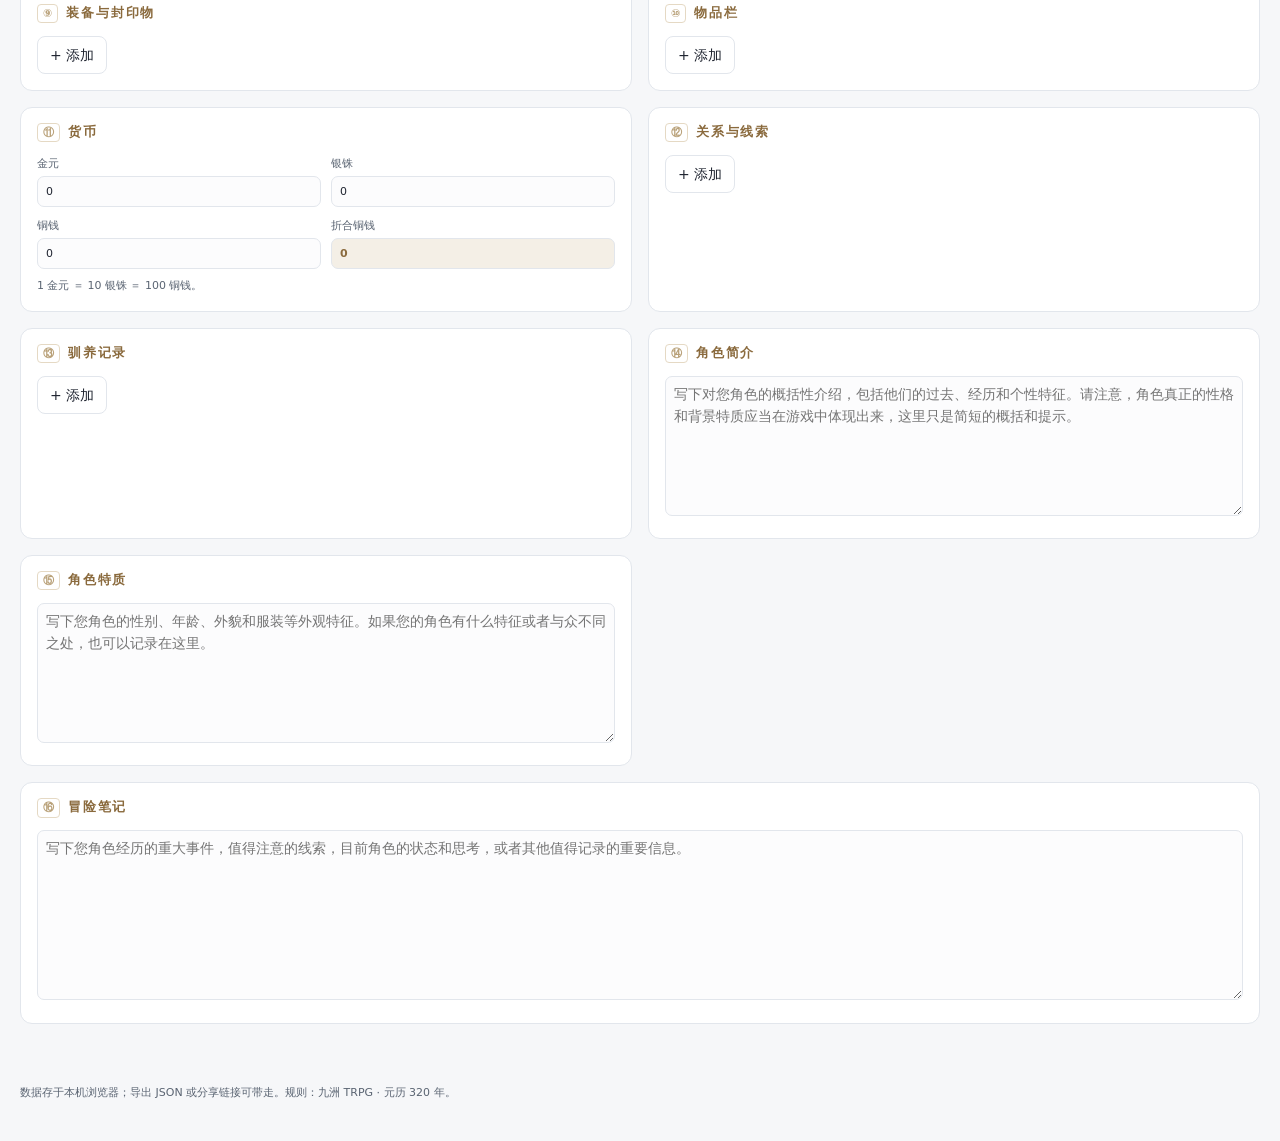
==== commit 4ab90db2: "item point checkboxes" ====
--- a/index.html
+++ b/index.html
@@ -2,7 +2,7 @@
 <html lang="zh-CN"><head>
 <meta charset="utf-8"><meta name="viewport" content="width=device-width,initial-scale=1">
 <title>九洲 · 非凡者档案</title>
-<link rel="stylesheet" href="style.css?v=53">
+<link rel="stylesheet" href="style.css?v=54">
 </head><body>
 <header><div class="bar">
   <div class="brand">九 洲<small>非凡者档案 · 第五纪 元历 320 年</small></div>
@@ -76,7 +76,7 @@
       <label>失控值<input data-k="loss" type="number" value="0"></label>
       <label>失控上限<input id="outLossMax" readonly></label>
       <label>时髦值<input data-k="vogue" type="number" value="10"></label>
-      <label>道具点<input data-k="props" type="number" value="0"></label>
+      <label>道具点<span id="propsBox" class="boxes"></span></label>
       <label>护甲备注<input data-k="armorNote" placeholder="盾牌 / 抗性"></label>
     </div>
   </section>
@@ -180,6 +180,6 @@
   </div>
 </div>
 <datalist id="raceList"></datalist>
-<script src="data.js?v=53"></script>
-<script src="app.js?v=53"></script>
+<script src="data.js?v=54"></script>
+<script src="app.js?v=54"></script>
 </body></html>
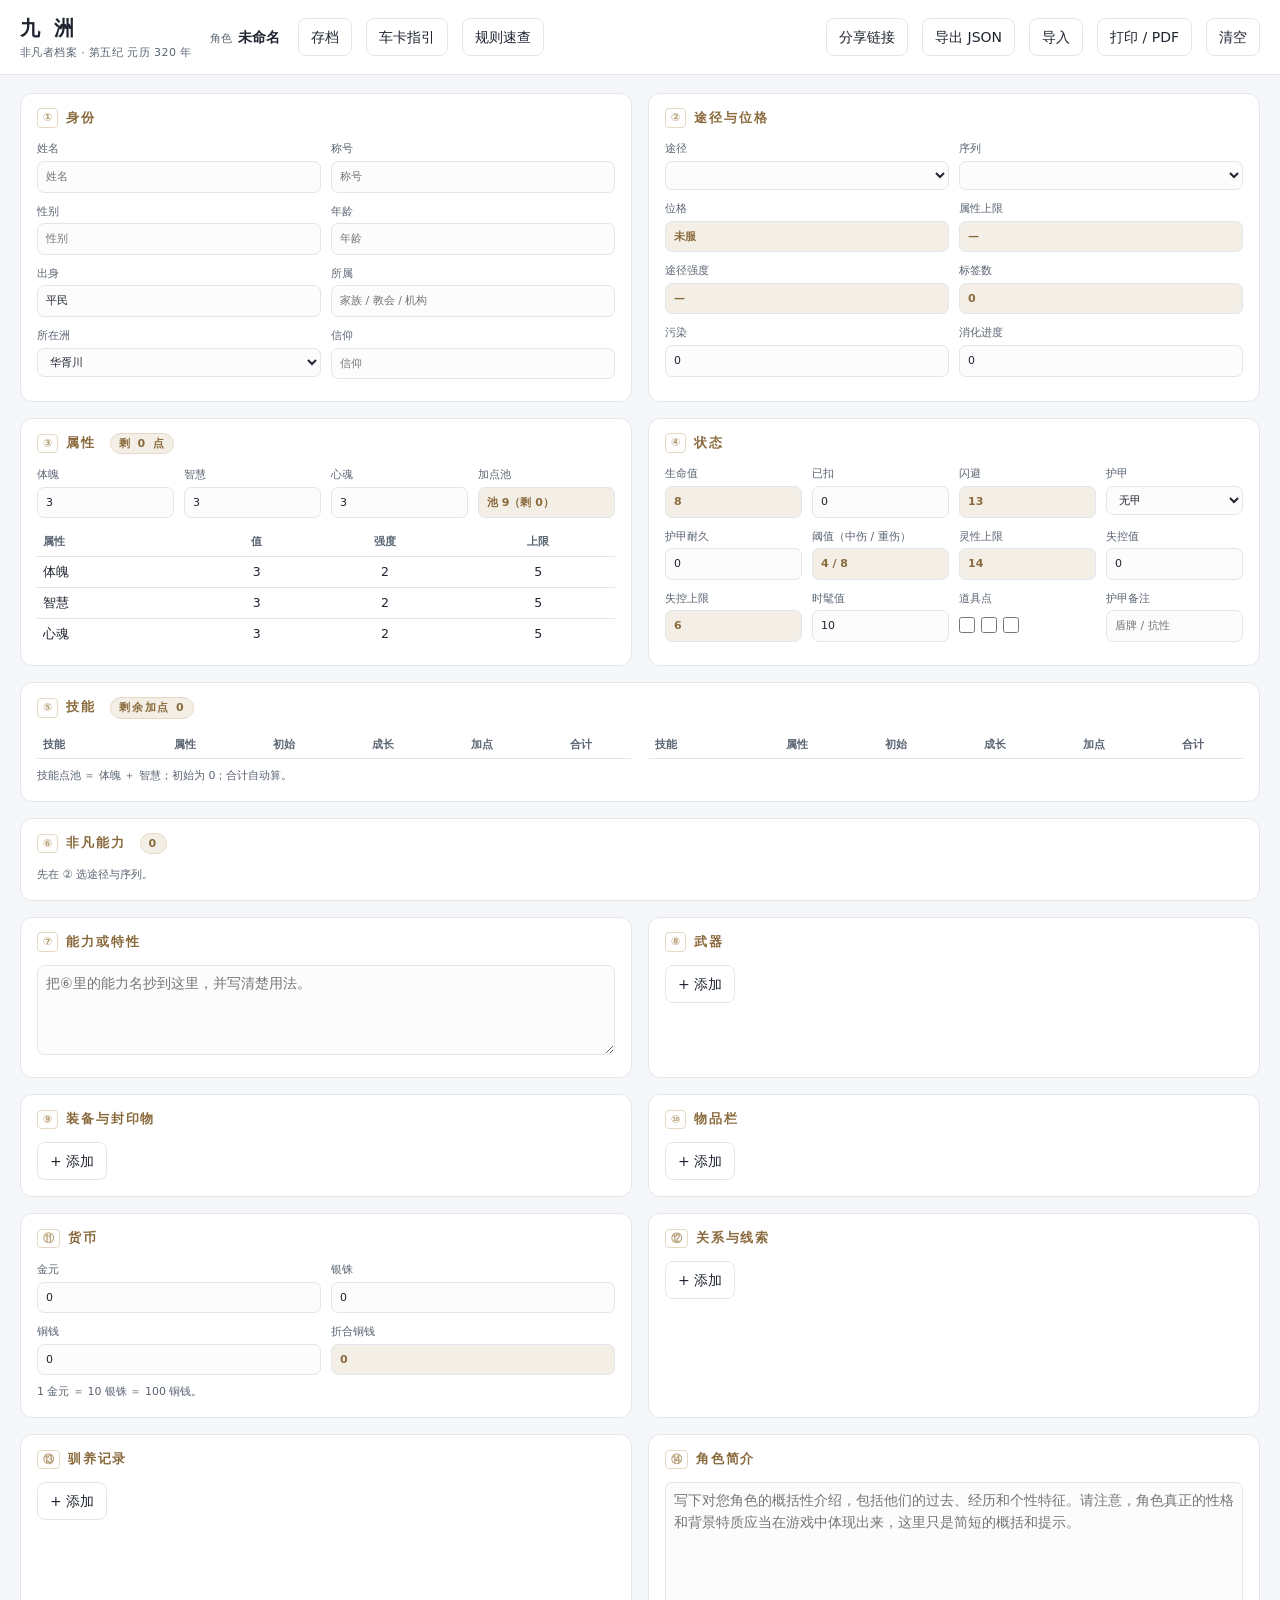
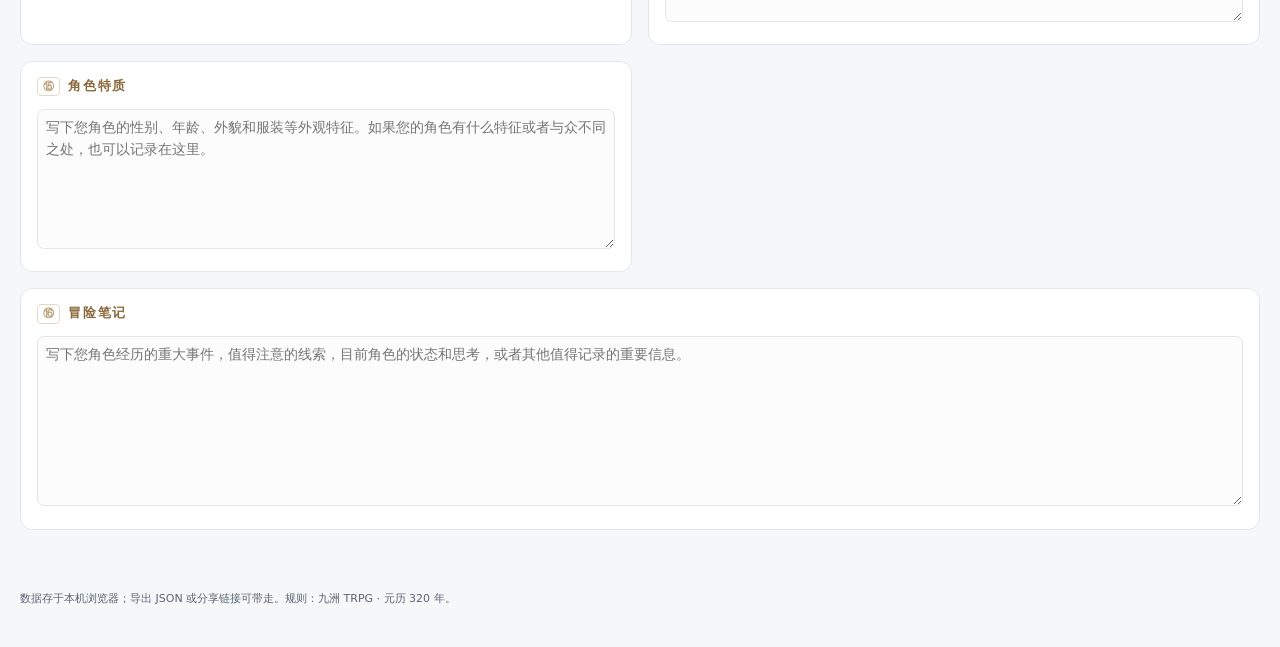
==== commit f6ad145d: "item point delegation" ====
--- a/index.html
+++ b/index.html
@@ -2,7 +2,7 @@
 <html lang="zh-CN"><head>
 <meta charset="utf-8"><meta name="viewport" content="width=device-width,initial-scale=1">
 <title>九洲 · 非凡者档案</title>
-<link rel="stylesheet" href="style.css?v=54">
+<link rel="stylesheet" href="style.css?v=55">
 </head><body>
 <header><div class="bar">
   <div class="brand">九 洲<small>非凡者档案 · 第五纪 元历 320 年</small></div>
@@ -180,6 +180,6 @@
   </div>
 </div>
 <datalist id="raceList"></datalist>
-<script src="data.js?v=54"></script>
-<script src="app.js?v=54"></script>
+<script src="data.js?v=55"></script>
+<script src="app.js?v=55"></script>
 </body></html>
--- a/style.css
+++ b/style.css
@@ -97,3 +97,6 @@
 #wzFoot button{font:inherit;padding:6px 12px;border-radius:8px;border:1px solid var(--line);background:#fff;cursor:pointer}
 #wzFoot button.primary{background:var(--ink);color:#fff;border-color:var(--ink)}
 #wzFoot button:disabled{opacity:.4;cursor:default}
+
+.boxes{display:flex;gap:6px;align-items:center;height:30px}
+.boxes input{width:16px;height:16px;margin:0;accent-color:#8a6a3d}
